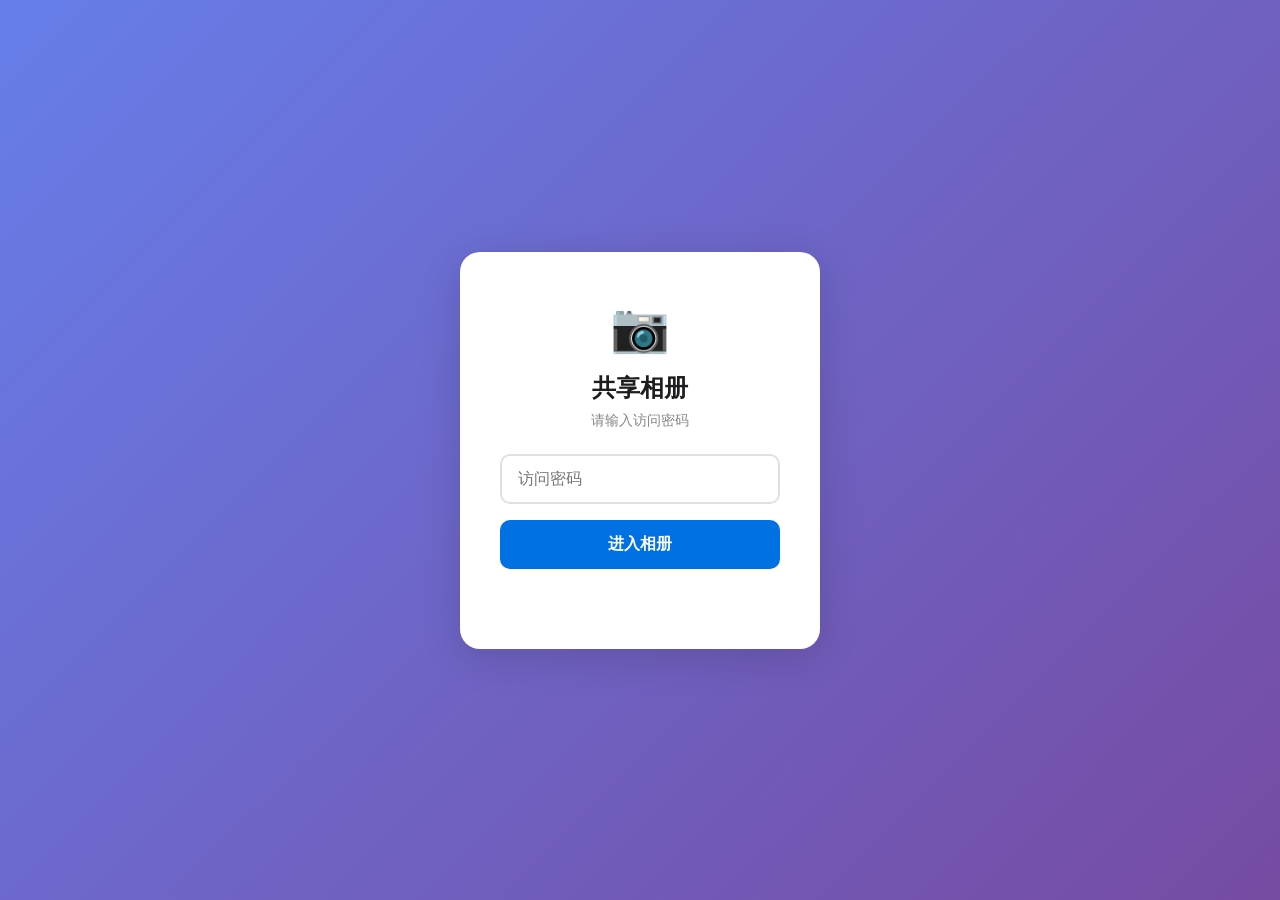
==== gallery/index.html @ b3d1391f "init: aliyun album framework" ====
<!DOCTYPE html>
<html lang="zh-CN">
<head>
  <meta charset="UTF-8">
  <meta name="viewport" content="width=device-width, initial-scale=1.0">
  <title>共享相册</title>
  <link rel="stylesheet" href="style.css">
</head>
<body>

  <!-- Password Gate -->
  <div id="gate" class="gate-overlay">
    <div class="gate-card">
      <div class="gate-icon">&#128247;</div>
      <h1 id="gate-title">共享相册</h1>
      <p class="gate-hint">请输入访问密码</p>
      <input type="password" id="gate-input" placeholder="访问密码" autocomplete="off">
      <button id="gate-btn" class="btn-primary">进入相册</button>
      <p id="gate-error" class="gate-error"></p>
    </div>
  </div>

  <!-- Gallery -->
  <div id="gallery" class="gallery-view" style="display:none">
    <header class="gallery-header">
      <h1 id="gallery-title">共享相册</h1>
      <p id="gallery-subtitle"></p>
    </header>

    <div id="grid" class="photo-grid"></div>

    <div id="sentinel" class="sentinel"></div>

    <footer class="gallery-footer">
      <span id="photo-count"></span>
    </footer>
  </div>

  <!-- Lightbox -->
  <div id="lightbox" class="lightbox" style="display:none">
    <div class="lb-backdrop"></div>
    <button class="lb-close" title="关闭 (Esc)">&times;</button>
    <button class="lb-nav lb-prev" title="上一张">&#8249;</button>
    <button class="lb-nav lb-next" title="下一张">&#8250;</button>
    <div class="lb-stage">
      <img id="lb-image" src="" alt="">
    </div>
    <div class="lb-bar">
      <span id="lb-name" class="lb-name"></span>
      <a id="lb-original" class="btn-original" href="#" target="_blank" rel="noopener">
        查看原图 &darr;
      </a>
    </div>
  </div>

  <script src="app.js"></script>
</body>
</html>
---- gallery/style.css ----
/* ── Reset & Base ─────────────────────────────── */
*, *::before, *::after { box-sizing: border-box; margin: 0; padding: 0; }

:root {
  --bg: #f5f5f7;
  --surface: #ffffff;
  --text: #1d1d1f;
  --text-muted: #86868b;
  --accent: #0071e3;
  --accent-hover: #0058b5;
  --shadow: 0 2px 12px rgba(0,0,0,0.08);
  --shadow-lg: 0 8px 40px rgba(0,0,0,0.15);
  --radius: 12px;
  --transition: 0.3s cubic-bezier(0.25, 0.46, 0.45, 0.94);
}

body {
  font-family: -apple-system, BlinkMacSystemFont, "Segoe UI", "PingFang SC", "Microsoft YaHei", sans-serif;
  background: var(--bg);
  color: var(--text);
  -webkit-font-smoothing: antialiased;
  min-height: 100vh;
}

/* ── Password Gate ────────────────────────────── */
.gate-overlay {
  position: fixed; inset: 0;
  display: flex; align-items: center; justify-content: center;
  background: linear-gradient(135deg, #667eea 0%, #764ba2 100%);
  z-index: 100;
  transition: opacity 0.4s ease;
}

.gate-card {
  background: var(--surface);
  border-radius: 20px;
  padding: 48px 40px;
  width: 360px; max-width: 90vw;
  text-align: center;
  box-shadow: var(--shadow-lg);
  animation: gateIn 0.5s cubic-bezier(0.34, 1.56, 0.64, 1);
}

@keyframes gateIn {
  from { opacity: 0; transform: translateY(30px) scale(0.95); }
  to   { opacity: 1; transform: translateY(0) scale(1); }
}

.gate-icon { font-size: 48px; margin-bottom: 16px; }

.gate-card h1 {
  font-size: 24px; font-weight: 700;
  margin-bottom: 8px;
}

.gate-hint {
  color: var(--text-muted);
  font-size: 14px; margin-bottom: 24px;
}

#gate-input {
  width: 100%;
  padding: 14px 16px;
  border: 2px solid #e0e0e0;
  border-radius: 10px;
  font-size: 16px;
  transition: border-color var(--transition);
  outline: none;
  margin-bottom: 16px;
}
#gate-input:focus { border-color: var(--accent); }

.btn-primary {
  width: 100%;
  padding: 14px;
  background: var(--accent);
  color: #fff;
  border: none;
  border-radius: 10px;
  font-size: 16px; font-weight: 600;
  cursor: pointer;
  transition: background var(--transition), transform 0.1s;
}
.btn-primary:hover { background: var(--accent-hover); }
.btn-primary:active { transform: scale(0.98); }

.gate-error {
  color: #e53e3e;
  font-size: 14px;
  margin-top: 12px;
  min-height: 20px;
  transition: opacity 0.2s;
}

/* ── Gallery View ────────────────────────────── */
.gallery-view {
  min-height: 100vh;
  padding: 0 0 40px;
}

.gallery-header {
  text-align: center;
  padding: 48px 20px 32px;
}

.gallery-header h1 {
  font-size: 32px; font-weight: 700;
  letter-spacing: -0.5px;
  margin-bottom: 6px;
}

.gallery-header p {
  color: var(--text-muted);
  font-size: 15px;
}

/* ── Photo Grid (Masonry) ─────────────────────── */
.photo-grid {
  column-count: 4;
  column-gap: 12px;
  max-width: 1400px;
  margin: 0 auto;
  padding: 0 16px;
}

@media (max-width: 1200px) { .photo-grid { column-count: 3; } }
@media (max-width: 768px)  { .photo-grid { column-count: 2; column-gap: 8px; } }
@media (max-width: 480px)  { .photo-grid { column-count: 1; } }

.photo-item {
  break-inside: avoid;
  margin-bottom: 12px;
  border-radius: var(--radius);
  overflow: hidden;
  cursor: pointer;
  position: relative;
  background: #e8e8ed;
  box-shadow: var(--shadow);
  transition: transform var(--transition), box-shadow var(--transition);
  animation: photoIn 0.4s ease both;
}

@keyframes photoIn {
  from { opacity: 0; transform: translateY(20px); }
  to   { opacity: 1; transform: translateY(0); }
}

.photo-item:hover {
  transform: translateY(-4px);
  box-shadow: 0 8px 30px rgba(0,0,0,0.18);
}

.photo-item img {
  width: 100%;
  display: block;
  transition: transform 0.4s ease;
}

.photo-item:hover img { transform: scale(1.04); }

.photo-item::after {
  content: '\1F50D';
  position: absolute;
  top: 50%; left: 50%;
  transform: translate(-50%, -50%) scale(0);
  font-size: 24px;
  opacity: 0;
  transition: all var(--transition);
  pointer-events: none;
  filter: drop-shadow(0 2px 4px rgba(0,0,0,0.5));
}
.photo-item:hover::after {
  opacity: 1;
  transform: translate(-50%, -50%) scale(1);
}

/* ── Sentinel (infinite scroll) ───────────────── */
.sentinel { height: 1px; }

/* ── Footer ───────────────────────────────────── */
.gallery-footer {
  text-align: center;
  padding: 40px 20px;
  color: var(--text-muted);
  font-size: 13px;
}

/* ── Lightbox ─────────────────────────────────── */
.lightbox {
  position: fixed; inset: 0;
  z-index: 200;
  display: flex;
  align-items: center; justify-content: center;
}

.lb-backdrop {
  position: absolute; inset: 0;
  background: rgba(0,0,0,0.92);
  backdrop-filter: blur(20px);
  -webkit-backdrop-filter: blur(20px);
  animation: fadeIn 0.3s ease;
}

@keyframes fadeIn { from { opacity: 0; } to { opacity: 1; } }

.lb-stage {
  position: relative;
  z-index: 2;
  max-width: 92vw;
  max-height: 82vh;
  display: flex;
  align-items: center;
  justify-content: center;
}

#lb-image {
  max-width: 92vw;
  max-height: 82vh;
  border-radius: 8px;
  box-shadow: 0 20px 60px rgba(0,0,0,0.5);
  object-fit: contain;
  animation: lbIn 0.35s ease;
}

@keyframes lbIn {
  from { opacity: 0; transform: scale(0.96); }
  to   { opacity: 1; transform: scale(1); }
}

.lb-close, .lb-nav {
  position: absolute;
  z-index: 3;
  background: rgba(255,255,255,0.12);
  color: #fff;
  border: none;
  border-radius: 50%;
  cursor: pointer;
  display: flex;
  align-items: center;
  justify-content: center;
  transition: background 0.2s, transform 0.15s;
  backdrop-filter: blur(10px);
}

.lb-close {
  top: 24px; right: 24px;
  width: 44px; height: 44px;
  font-size: 24px;
}

.lb-nav {
  top: 50%;
  transform: translateY(-50%);
  width: 52px; height: 52px;
  font-size: 28px;
}
.lb-nav:hover { background: rgba(255,255,255,0.25); }
.lb-prev { left: 20px; }
.lb-next { right: 20px; }
.lb-prev:hover { transform: translateY(-50%) scale(1.08); }
.lb-next:hover { transform: translateY(-50%) scale(1.08); }
.lb-close:hover { background: rgba(255,255,255,0.25); transform: scale(1.08); }

.lb-bar {
  position: absolute;
  bottom: 0; left: 0; right: 0;
  z-index: 3;
  display: flex;
  align-items: center;
  justify-content: space-between;
  padding: 20px 32px;
  background: linear-gradient(transparent, rgba(0,0,0,0.6));
}

.lb-name {
  color: rgba(255,255,255,0.9);
  font-size: 14px;
  font-weight: 500;
  max-width: 60%;
  overflow: hidden;
  text-overflow: ellipsis;
  white-space: nowrap;
}

.btn-original {
  display: inline-flex;
  align-items: center;
  gap: 6px;
  padding: 10px 24px;
  background: var(--accent);
  color: #fff;
  text-decoration: none;
  border-radius: 8px;
  font-size: 14px;
  font-weight: 600;
  transition: background var(--transition), transform 0.1s;
  white-space: nowrap;
}
.btn-original:hover { background: var(--accent-hover); }
.btn-original:active { transform: scale(0.97); }

/* ── Responsive ────────────────────────────────── */
@media (max-width: 768px) {
  .gallery-header h1 { font-size: 24px; }
  .gallery-header { padding: 32px 16px 20px; }

  .lb-close { top: 12px; right: 12px; width: 38px; height: 38px; }
  .lb-nav { width: 44px; height: 44px; font-size: 24px; }
  .lb-prev { left: 8px; }
  .lb-next { right: 8px; }

  .lb-bar { padding: 16px 20px; }
  .lb-name { font-size: 13px; }
  .btn-original { padding: 8px 18px; font-size: 13px; }
}

/* ── Loading skeleton ──────────────────────────── */
.skeleton {
  background: linear-gradient(90deg, #e8e8ed 25%, #f0f0f3 50%, #e8e8ed 75%);
  background-size: 200% 100%;
  animation: shimmer 1.5s infinite;
  border-radius: var(--radius);
}

@keyframes shimmer {
  0%   { background-position: 200% 0; }
  100% { background-position: -200% 0; }
}
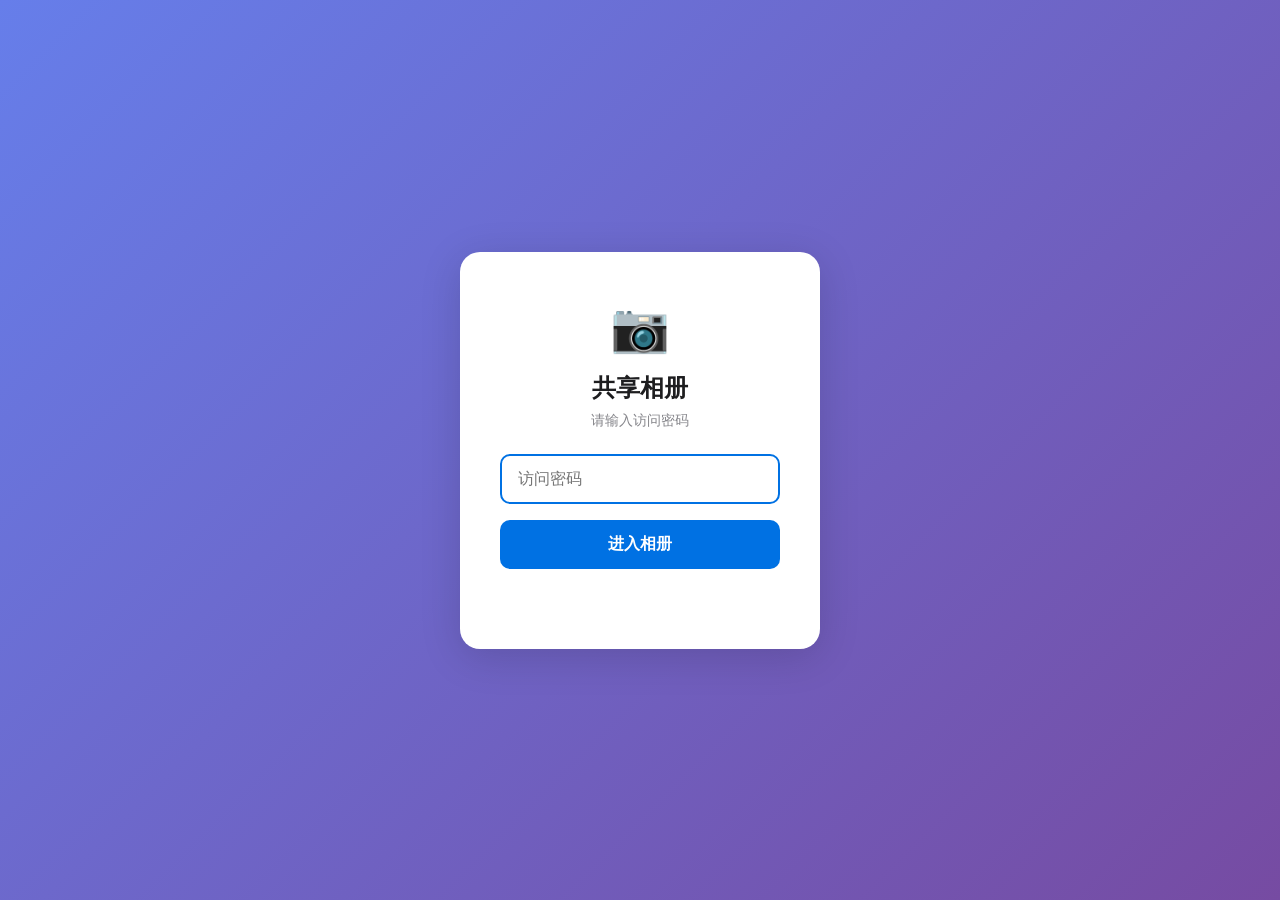
==== commit 504e07d1: "fix: gallery JS crash - lightbox buttons missing ids broke password gate (null addEventListener); ad" ====
--- a/gallery/index.html
+++ b/gallery/index.html
@@ -39,9 +39,9 @@
   <!-- Lightbox -->
   <div id="lightbox" class="lightbox" style="display:none">
     <div class="lb-backdrop"></div>
-    <button class="lb-close" title="关闭 (Esc)">&times;</button>
-    <button class="lb-nav lb-prev" title="上一张">&#8249;</button>
-    <button class="lb-nav lb-next" title="下一张">&#8250;</button>
+    <button class="lb-close" id="lb-close" title="关闭 (Esc)">&times;</button>
+    <button class="lb-nav lb-prev" id="lb-prev" title="上一张">&#8249;</button>
+    <button class="lb-nav lb-next" id="lb-next" title="下一张">&#8250;</button>
     <div class="lb-stage">
       <img id="lb-image" src="" alt="">
     </div>
